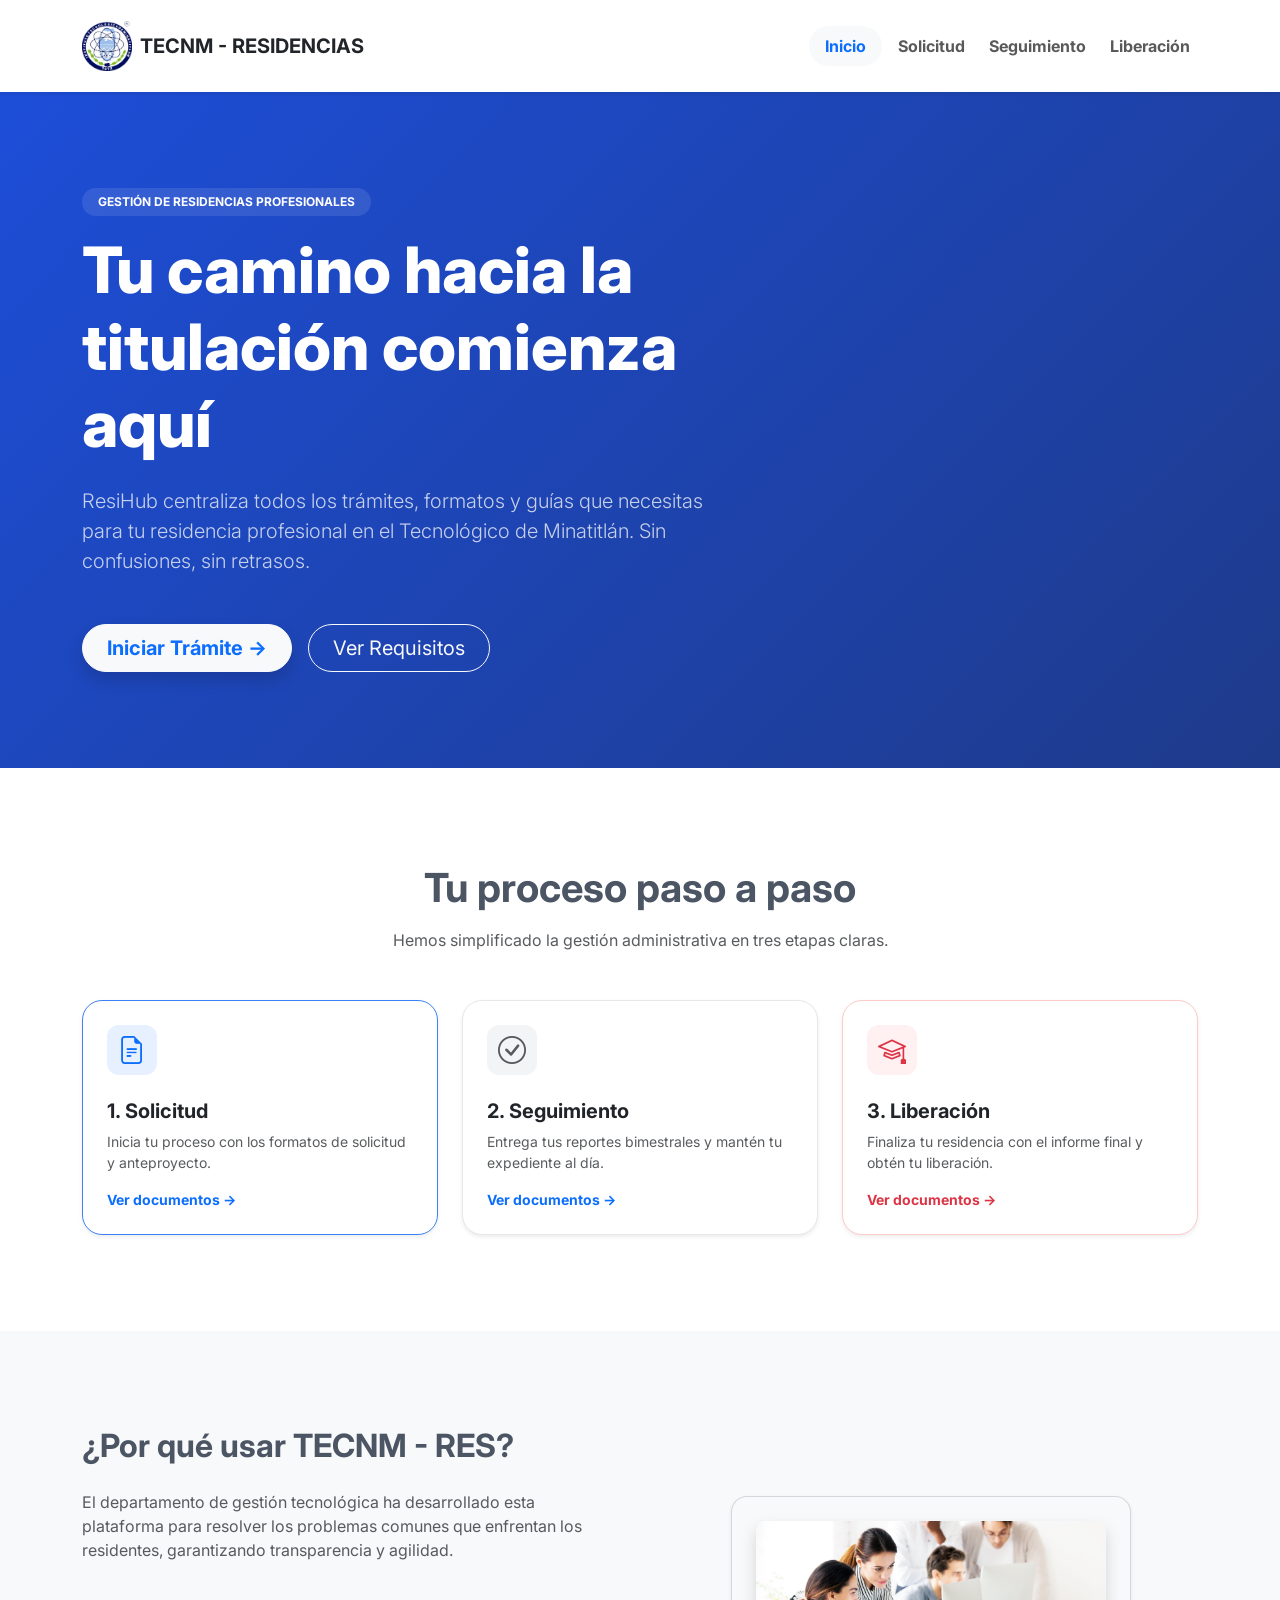
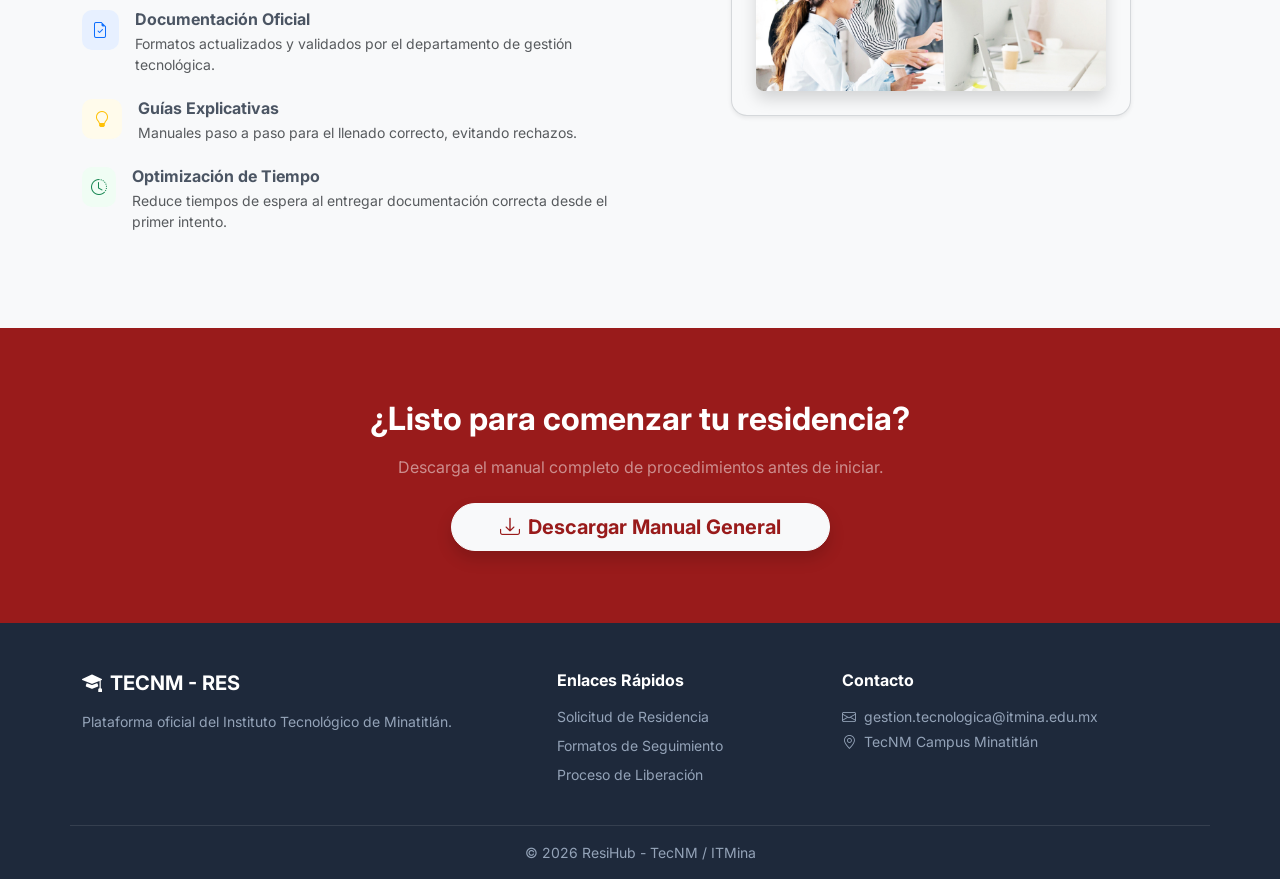
==== index.html @ f3e78dac "Add files via upload" ====
<!DOCTYPE html>
<html lang="es">
<head>
    <meta charset="UTF-8">
    <meta name="viewport" content="width=device-width, initial-scale=1.0">
    <title>ResiHub - Tecnológico de Minatitlán</title>
    
    <link href="https://cdn.jsdelivr.net/npm/bootstrap@5.3.0/dist/css/bootstrap.min.css" rel="stylesheet">
    <link rel="stylesheet" href="https://cdn.jsdelivr.net/npm/bootstrap-icons@1.11.0/font/bootstrap-icons.css">
    
    <link rel="preconnect" href="https://fonts.googleapis.com">
    <link rel="preconnect" href="https://fonts.gstatic.com" crossorigin>
    <link href="https://fonts.googleapis.com/css2?family=Inter:wght@400;600;700;800&display=swap" rel="stylesheet">
    
    <link rel="stylesheet" href="css/estilos.css">
</head>
<body>

    <nav class="navbar navbar-expand-lg navbar-light bg-white sticky-top shadow-sm">
        <div class="container d-flex justify-content-between align-items-center py-2">
            <a class="navbar-brand d-flex align-items-center fw-bold" href="#">
                <img src="img/ITMina.png" alt="Logo ITMina" height="50" class="me-2">
                <span class="fs-5 text-dark">TECNM - RESIDENCIAS</span>
            </a>
            <div class="collapse navbar-collapse justify-content-end" id="navbarNav">
                <div class="navbar-nav gap-2">
                    <a class="nav-link active bg-light rounded-pill px-3 text-primary fw-bold" href="index.html">Inicio</a>
    
                    <a class="nav-link fw-bold" href="solicitud.html">Solicitud</a>
    
                    <a class="nav-link fw-bold" href="seguimiento.html">Seguimiento</a>
    
                    <a class="nav-link fw-bold" href="liberacion.html">Liberación</a>
                    </div>
            </div>
        </div>
    </nav>

    <header class="hero-section text-white text-start">
        <div class="container py-5">
            <div class="row py-5 align-items-center">
                <div class="col-lg-7">
                    <span class="badge bg-white bg-opacity-10 text-white fw-bold text-uppercase mb-3 rounded-pill px-3 py-2">Gestión de Residencias Profesionales</span>
                    <h1 class="display-3 fw-extrabold mb-4">Tu camino hacia la titulación comienza aquí</h1>
                    <p class="lead mb-5 text-white-75">ResiHub centraliza todos los trámites, formatos y guías que necesitas para tu residencia profesional en el Tecnológico de Minatitlán. Sin confusiones, sin retrasos.</p>
                    <div class="d-flex gap-3">
                        <a href="#" class="btn btn-light btn-lg px-4 fw-bold rounded-pill text-primary shadow">Iniciar Trámite →</a>
                        <a href="#" class="btn btn-outline-light btn-lg px-4 rounded-pill">Ver Requisitos</a>
                    </div>
                </div>
            </div>
        </div>
    </header>

    <section class="py-5 bg-white">
        <div class="container text-center py-5">
            <h2 class="fw-bold mb-3 display-6">Tu proceso paso a paso</h2>
            <p class="text-muted mb-5 mx-auto" style="max-width: 600px;">Hemos simplificado la gestión administrativa en tres etapas claras.</p>
            <div class="row g-4 justify-content-center">
                <div class="col-md-4">
                    <div class="card h-100 border-step-blue p-4 text-start card-custom shadow-sm">
                        <div class="icon-box bg-blue-light mb-4"><i class="bi bi-file-earmark-text text-primary fs-3"></i></div>
                        <h4 class="fw-bold fs-5">1. Solicitud</h4>
                        <p class="text-muted small">Inicia tu proceso con los formatos de solicitud y anteproyecto.</p>
                        <a href="solicitud.html" class="text-primary fw-bold text-decoration-none small mt-auto">Ver documentos →</a>
                    </div>
                </div>
                <div class="col-md-4">
                    <div class="card h-100 border-step-gray p-4 text-start card-custom shadow-sm">
                        <div class="icon-box bg-gray-light mb-4"><i class="bi bi-check-circle text-muted fs-3"></i></div>
                        <h4 class="fw-bold fs-5">2. Seguimiento</h4>
                        <p class="text-muted small">Entrega tus reportes bimestrales y mantén tu expediente al día.</p>
                        <a href="seguimiento.html" class="text-primary fw-bold text-decoration-none small mt-auto">Ver documentos →</a>
                    </div>
                </div>
                <div class="col-md-4">
                    <div class="card h-100 border-step-red p-4 text-start card-custom shadow-sm">
                        <div class="icon-box bg-red-light mb-4"><i class="bi bi-mortarboard text-danger fs-3"></i></div>
                        <h4 class="fw-bold fs-5">3. Liberación</h4>
                        <p class="text-muted small">Finaliza tu residencia con el informe final y obtén tu liberación.</p>
                        <a href="liberacion.html" class="text-danger fw-bold text-decoration-none small mt-auto">Ver documentos →</a>
                    </div>
                </div>
            </div>
        </div>
    </section>

    <section class="py-5 bg-light">
        <div class="container py-5">
            <div class="row align-items-center g-5 text-start">
                <div class="col-lg-6">
                    <h2 class="fw-bold mb-4">¿Por qué usar TECNM - RES?</h2>
                    <p class="text-muted mb-5">El departamento de gestión tecnológica ha desarrollado esta plataforma para resolver los problemas comunes que enfrentan los residentes, garantizando transparencia y agilidad.</p>
                    
                    <div class="d-flex flex-column gap-4">
                        <div class="d-flex gap-3">
                            <div class="feat-icon bg-blue-light text-primary"><i class="bi bi-file-earmark-check"></i></div>
                            <div>
                                <h6 class="fw-bold mb-1">Documentación Oficial</h6>
                                <p class="small text-muted mb-0">Formatos actualizados y validados por el departamento de gestión tecnológica.</p>
                            </div>
                        </div>
                        <div class="d-flex gap-3">
                            <div class="feat-icon bg-yellow-light text-warning"><i class="bi bi-lightbulb"></i></div>
                            <div>
                                <h6 class="fw-bold mb-1">Guías Explicativas</h6>
                                <p class="small text-muted mb-0">Manuales paso a paso para el llenado correcto, evitando rechazos.</p>
                            </div>
                        </div>
                        <div class="d-flex gap-3">
                            <div class="feat-icon bg-green-light text-success"><i class="bi bi-clock-history"></i></div>
                            <div>
                                <h6 class="fw-bold mb-1">Optimización de Tiempo</h6>
                                <p class="small text-muted mb-0">Reduce tiempos de espera al entregar documentación correcta desde el primer intento.</p>
                            </div>
                        </div>
                    </div>
                </div>
                <div class="p-4 bg-light rounded-4 shadow-sm border border-secondary border-opacity-25" style="max-width: 400px; margin: 0 auto;">
    <img src="img/ImgenPrevisualizada.jpg" alt="Previsualización de formatos digitales" class="img-fluid rounded-3 shadow">
</div>
                </div>
            </div>
        </div>
    </section>

    <section class="cta-section text-white text-center py-5">
        <div class="container py-4">
            <h2 class="fw-bold mb-3">¿Listo para comenzar tu residencia?</h2>
            <p class="text-white-50 mb-4">Descarga el manual completo de procedimientos antes de iniciar.</p>
            <a href="#" class="btn btn-light btn-lg px-5 fw-bold rounded-pill text-red shadow">
                <i class="bi bi-download me-2"></i>Descargar Manual General
            </a>
        </div>
    </section>

    <footer class="footer-dark text-white pt-5 pb-3">
        <div class="container">
            <div class="row g-4 border-bottom border-white-10 pb-4 mb-3 text-start">
                <div class="col-md-5">
                    <h5 class="fw-bold mb-3 d-flex align-items-center">
                        <i class="bi bi-mortarboard-fill me-2"></i>TECNM - RES
                    </h5>
                    <p class="small text-secondary">Plataforma oficial del Instituto Tecnológico de Minatitlán.</p>
                </div>
                <div class="col-md-3">
                    <h6 class="fw-bold mb-3">Enlaces Rápidos</h6>
                    <ul class="list-unstyled small text-secondary">
                        <li class="mb-2">Solicitud de Residencia</li>
                        <li class="mb-2">Formatos de Seguimiento</li>
                        <li>Proceso de Liberación</li>
                    </ul>
                </div>
                <div class="col-md-4 text-start">
                    <h6 class="fw-bold mb-3">Contacto</h6>
                    <p class="small text-secondary mb-1"><i class="bi bi-envelope me-2"></i>gestion.tecnologica@itmina.edu.mx</p>
                    <p class="small text-secondary"><i class="bi bi-geo-alt me-2"></i>TecNM Campus Minatitlán</p>
                </div>
            </div>
            <div class="text-center small text-secondary">© 2026 ResiHub - TecNM / ITMina</div>
        </div>
    </footer>

    <script src="https://cdn.jsdelivr.net/npm/bootstrap@5.3.0/dist/js/bootstrap.bundle.min.js"></script>
</body>
</html>
---- css/estilos.css ----
/* CONFIGURACIÓN GENERAL */
body { font-family: 'Inter', sans-serif; color: #4b5563; }
.fw-extrabold { font-weight: 800; }

/* HERO (AZUL) */
.hero-section {
    background: linear-gradient(135deg, #1d4ed8 0%, #1e3a8a 100%);
    position: relative;
}
.text-white-75 { color: rgba(255, 255, 255, 0.75) !important; }

/* TARJETAS (PASOS) */
.card-custom { border-radius: 20px !important; transition: transform 0.3s ease; border-width: 1px; }
.card-custom:hover { transform: translateY(-5px); }
.icon-box { width: 50px; height: 50px; display: flex; align-items: center; justify-content: center; border-radius: 12px; }
.bg-blue-light { background-color: #e7f0ff; }
.bg-gray-light { background-color: #f3f4f6; }
.bg-red-light  { background-color: #fff1f2; }
.border-step-blue { border-color: #3b82f6 !important; }
.border-step-gray { border-color: #e5e7eb !important; }
.border-step-red  { border-color: #fecaca !important; }

/* BENEFICIOS (ICONOS) */
.feat-icon { width: 40px; height: 40px; border-radius: 10px; display: flex; align-items: center; justify-content: center; }
.bg-yellow-light { background-color: #fffbeb; }
.bg-green-light { background-color: #f0fdf4; }

/* SECCIÓN FINAL */
.cta-section { background-color: #991b1b; } /* Guinda */
.text-red { color: #991b1b !important; }
.footer-dark { background-color: #1e293b; }
.text-secondary { color: #94a3b8 !important; }
.border-white-10 { border-color: rgba(255, 255, 255, 0.1) !important; }

/* Añade esto al final de tu estilos.css */
.btn-dark { background-color: #1e293b !important; border: none; }
.btn-dark:hover { background-color: #334155 !important; }
.bg-red-light { background-color: #fff1f2 !important; } /* Para las tarjetas rojas de abajo */
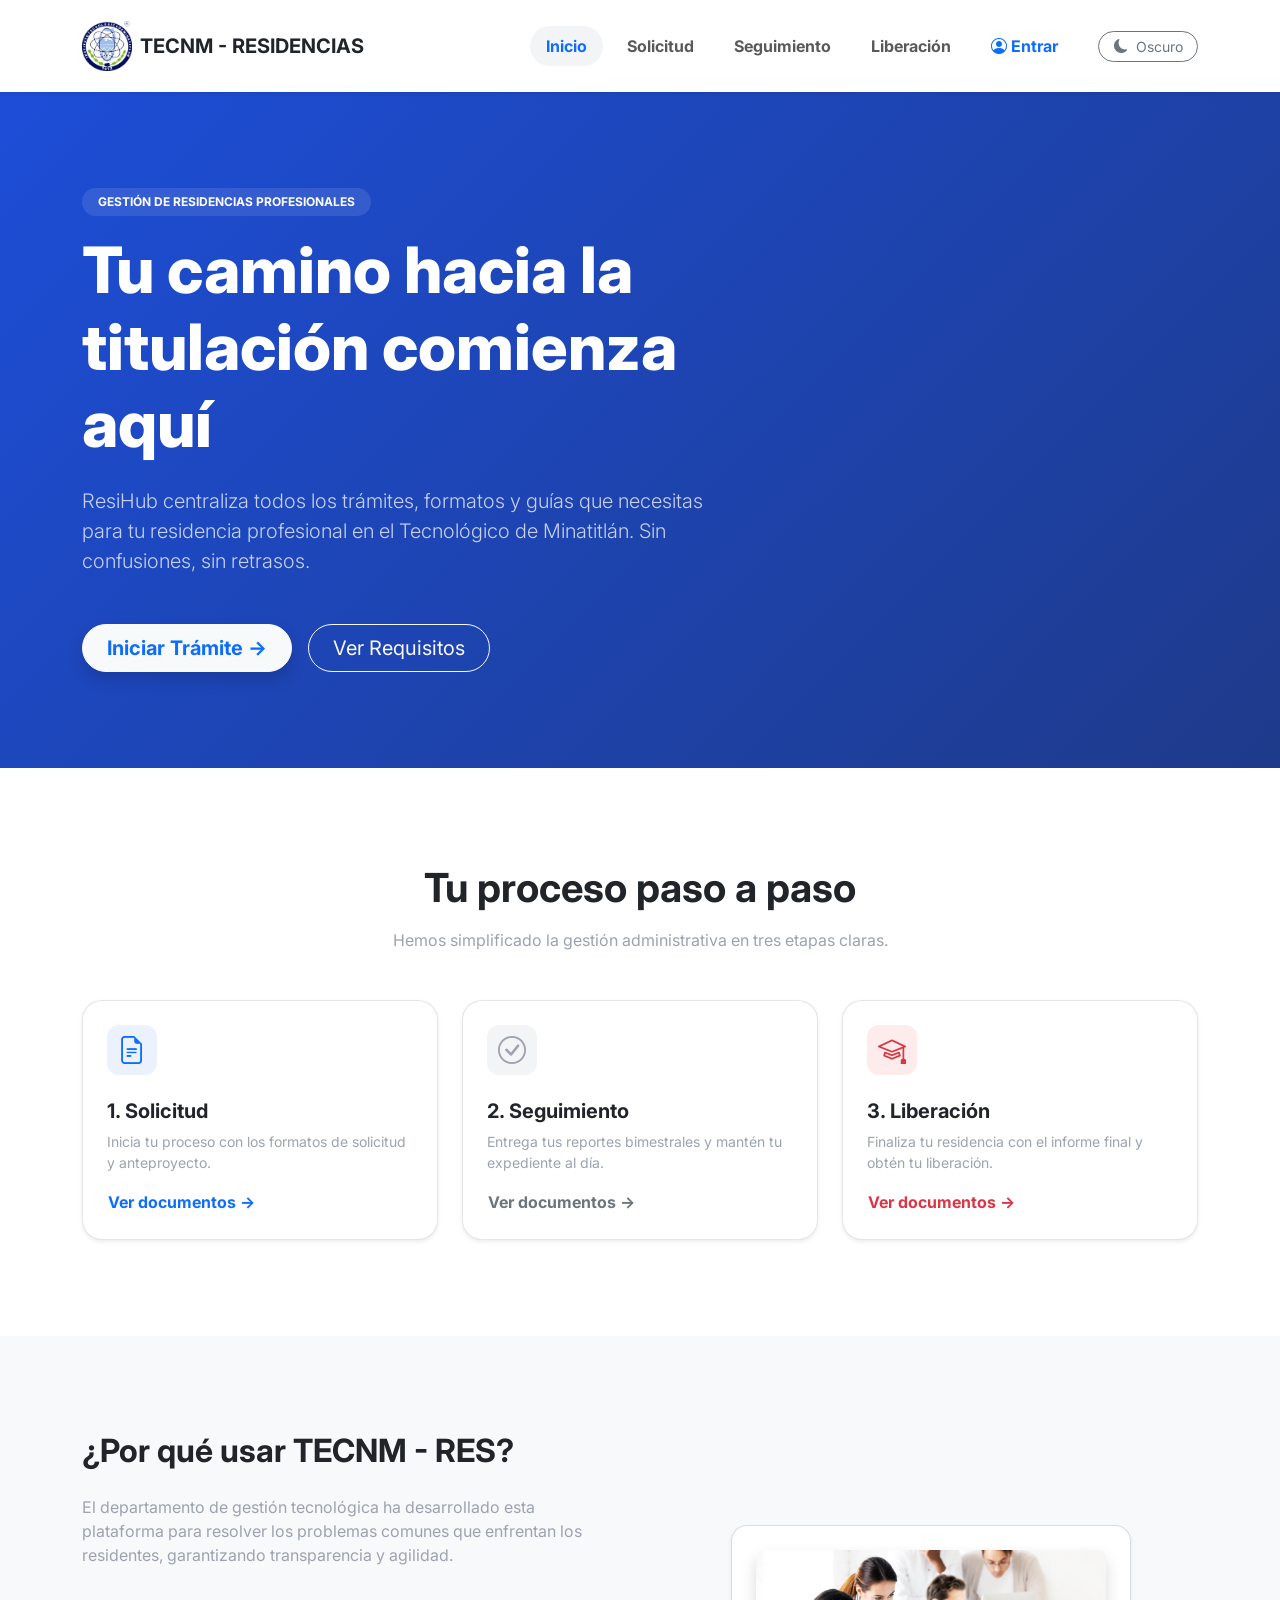
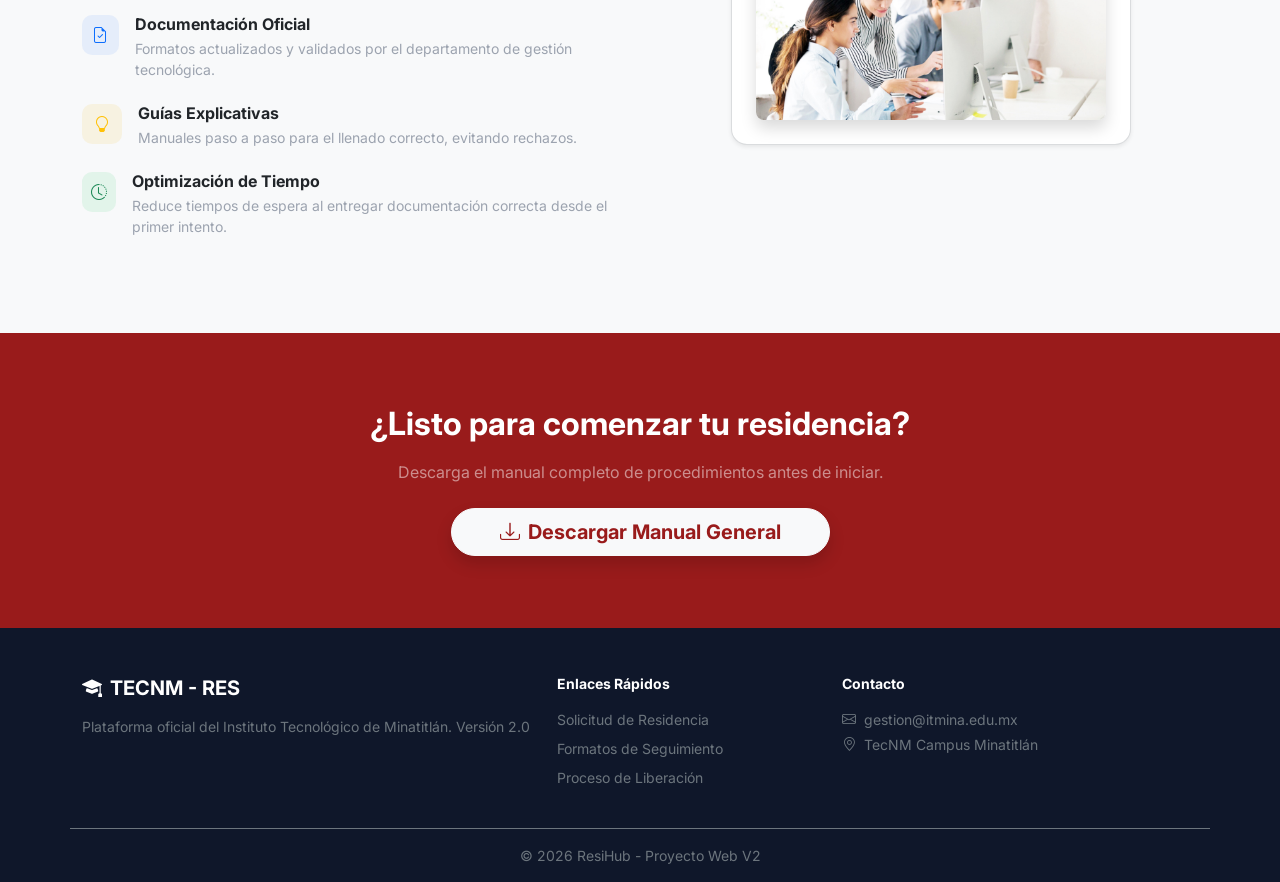
==== commit 58247953: "Update print statement from 'Hello' to 'Goodbye'" ====
--- a/index.html
+++ b/index.html
@@ -1,9 +1,9 @@
 <!DOCTYPE html>
-<html lang="es">
+<html lang="es" data-bs-theme="light">
 <head>
     <meta charset="UTF-8">
     <meta name="viewport" content="width=device-width, initial-scale=1.0">
-    <title>ResiHub - Tecnológico de Minatitlán</title>
+    <title>ResiHub - Versión 2 - TecNM</title>
     
     <link href="https://cdn.jsdelivr.net/npm/bootstrap@5.3.0/dist/css/bootstrap.min.css" rel="stylesheet">
     <link rel="stylesheet" href="https://cdn.jsdelivr.net/npm/bootstrap-icons@1.11.0/font/bootstrap-icons.css">
@@ -16,151 +16,484 @@
 </head>
 <body>
 
-    <nav class="navbar navbar-expand-lg navbar-light bg-white sticky-top shadow-sm">
+    <nav class="navbar navbar-expand-lg navbar-light bg-white sticky-top shadow-sm transition-navbar" id="mainNav">
         <div class="container d-flex justify-content-between align-items-center py-2">
-            <a class="navbar-brand d-flex align-items-center fw-bold" href="#">
+            <a class="navbar-brand d-flex align-items-center fw-bold" href="#" onclick="showSection('inicio', event)">
                 <img src="img/ITMina.png" alt="Logo ITMina" height="50" class="me-2">
-                <span class="fs-5 text-dark">TECNM - RESIDENCIAS</span>
+                <span class="fs-5 text-dark" id="navBrandText">TECNM - RESIDENCIAS</span>
             </a>
+            
+            <button class="navbar-toggler border-0 shadow-none" type="button" data-bs-toggle="collapse" data-bs-target="#navbarNav">
+                <span class="navbar-toggler-icon"></span>
+            </button>
+
             <div class="collapse navbar-collapse justify-content-end" id="navbarNav">
-                <div class="navbar-nav gap-2">
-                    <a class="nav-link active bg-light rounded-pill px-3 text-primary fw-bold" href="index.html">Inicio</a>
-    
-                    <a class="nav-link fw-bold" href="solicitud.html">Solicitud</a>
-    
-                    <a class="nav-link fw-bold" href="seguimiento.html">Seguimiento</a>
-    
-                    <a class="nav-link fw-bold" href="liberacion.html">Liberación</a>
-                    </div>
+                <div class="navbar-nav gap-2 mt-3 mt-lg-0 text-center text-lg-start align-items-lg-center">
+                    <a class="nav-link px-3 fw-bold active-section" href="#" onclick="showSection('inicio', event)">Inicio</a>
+                    <a class="nav-link px-3 fw-bold" href="#" onclick="showSection('solicitud', event)">Solicitud</a>
+                    <a class="nav-link px-3 fw-bold" href="#" onclick="showSection('seguimiento', event)">Seguimiento</a>
+                    <a class="nav-link px-3 fw-bold" href="#" onclick="showSection('liberacion', event)">Liberación</a>
+                    
+                    <a class="nav-link px-3 fw-bold text-primary" href="#" id="navLoginBtn" data-bs-toggle="modal" data-bs-target="#loginModal"><i class="bi bi-person-circle me-1"></i>Entrar</a>
+                    <a class="nav-link px-3 fw-bold text-success d-none" href="#" id="navPanelBtn" onclick="showSection('dashboard', event)"><i class="bi bi-layout-text-window me-1"></i>Mi Panel</a>
+                    <a class="nav-link px-3 fw-bold text-danger d-none" href="#" id="navLogoutBtn" onclick="logoutJS(event)"><i class="bi bi-box-arrow-right me-1"></i>Salir</a>
+
+                    <button class="btn btn-outline-secondary btn-sm ms-lg-3 mt-2 mt-lg-0 rounded-pill d-flex align-items-center justify-content-center mx-auto" style="width: 100px;" onclick="toggleDarkMode()" id="darkModeBtn">
+                        <i class="bi bi-moon-fill me-2"></i> Oscuro
+                    </button>
+                </div>
             </div>
         </div>
     </nav>
 
-    <header class="hero-section text-white text-start">
-        <div class="container py-5">
-            <div class="row py-5 align-items-center">
-                <div class="col-lg-7">
-                    <span class="badge bg-white bg-opacity-10 text-white fw-bold text-uppercase mb-3 rounded-pill px-3 py-2">Gestión de Residencias Profesionales</span>
-                    <h1 class="display-3 fw-extrabold mb-4">Tu camino hacia la titulación comienza aquí</h1>
-                    <p class="lead mb-5 text-white-75">ResiHub centraliza todos los trámites, formatos y guías que necesitas para tu residencia profesional en el Tecnológico de Minatitlán. Sin confusiones, sin retrasos.</p>
-                    <div class="d-flex gap-3">
-                        <a href="#" class="btn btn-light btn-lg px-4 fw-bold rounded-pill text-primary shadow">Iniciar Trámite →</a>
-                        <a href="#" class="btn btn-outline-light btn-lg px-4 rounded-pill">Ver Requisitos</a>
-                    </div>
+    <div id="inicio" class="app-section active">
+        <header class="hero-section text-white text-start">
+            <div class="container py-5">
+                <div class="row py-5 align-items-center">
+                    <div class="col-lg-7">
+                        <span class="badge bg-white bg-opacity-10 text-white fw-bold text-uppercase mb-3 rounded-pill px-3 py-2">Gestión de Residencias Profesionales</span>
+                        <h1 class="display-3 fw-extrabold mb-4 text-white">Tu camino hacia la titulación comienza aquí</h1>
+                        <p class="lead mb-5 text-white-75">ResiHub centraliza todos los trámites, formatos y guías que necesitas para tu residencia profesional en el Tecnológico de Minatitlán. Sin confusiones, sin retrasos.</p>
+                        <div class="d-flex flex-wrap gap-3">
+                            <button onclick="showSection('solicitud', event)" class="btn btn-light btn-lg px-4 fw-bold rounded-pill text-primary shadow">Iniciar Trámite →</button>
+                            <button onclick="showSection('proceso', event)" class="btn btn-outline-light btn-lg px-4 rounded-pill">Ver Requisitos</button>
+                        </div>
+                    </div>
+                </div>
+            </div>
+        </header>
+
+        <section id="proceso" class="py-5">
+            <div class="container text-center py-5">
+                <h2 class="fw-bold mb-3 display-6">Tu proceso paso a paso</h2>
+                <p class="text-muted mb-5 mx-auto" style="max-width: 600px;">Hemos simplificado la gestión administrativa en tres etapas claras.</p>
+                <div class="row g-4 justify-content-center">
+                    <div class="col-md-4">
+                        <div class="card h-100 border-step-blue p-4 text-start card-custom shadow-sm">
+                            <div class="icon-box bg-blue-light mb-4"><i class="bi bi-file-earmark-text text-primary fs-3"></i></div>
+                            <h4 class="fw-bold fs-5">1. Solicitud</h4>
+                            <p class="text-muted small">Inicia tu proceso con los formatos de solicitud y anteproyecto.</p>
+                            <button onclick="showSection('solicitud', event)" class="btn btn-link text-primary p-0 fw-bold text-decoration-none small mt-auto text-start">Ver documentos →</button>
+                        </div>
+                    </div>
+                    <div class="col-md-4">
+                        <div class="card h-100 border-step-gray p-4 text-start card-custom shadow-sm">
+                            <div class="icon-box bg-gray-light mb-4"><i class="bi bi-check-circle text-muted fs-3"></i></div>
+                            <h4 class="fw-bold fs-5">2. Seguimiento</h4>
+                            <p class="text-muted small">Entrega tus reportes bimestrales y mantén tu expediente al día.</p>
+                            <button onclick="showSection('seguimiento', event)" class="btn btn-link text-secondary p-0 fw-bold text-decoration-none small mt-auto text-start">Ver documentos →</button>
+                        </div>
+                    </div>
+                    <div class="col-md-4">
+                        <div class="card h-100 border-step-red p-4 text-start card-custom shadow-sm">
+                            <div class="icon-box bg-red-light mb-4"><i class="bi bi-mortarboard text-danger fs-3"></i></div>
+                            <h4 class="fw-bold fs-5">3. Liberación</h4>
+                            <p class="text-muted small">Finaliza tu residencia con el informe final y obtén tu liberación.</p>
+                            <button onclick="showSection('liberacion', event)" class="btn btn-link text-danger p-0 fw-bold text-decoration-none small mt-auto text-start">Ver documentos →</button>
+                        </div>
+                    </div>
+                </div>
+            </div>
+        </section>
+
+        <section class="py-5" style="background-color: var(--secondary-bg);">
+            <div class="container py-5">
+                <div class="row align-items-center g-5 text-start">
+                    <div class="col-lg-6">
+                        <h2 class="fw-bold mb-4">¿Por qué usar TECNM - RES?</h2>
+                        <p class="text-muted mb-5">El departamento de gestión tecnológica ha desarrollado esta plataforma para resolver los problemas comunes que enfrentan los residentes, garantizando transparencia y agilidad.</p>
+                        
+                        <div class="d-flex flex-column gap-4">
+                            <div class="d-flex gap-3">
+                                <div class="feat-icon bg-blue-light text-primary"><i class="bi bi-file-earmark-check"></i></div>
+                                <div>
+                                    <h6 class="fw-bold mb-1">Documentación Oficial</h6>
+                                    <p class="small text-muted mb-0">Formatos actualizados y validados por el departamento de gestión tecnológica.</p>
+                                </div>
+                            </div>
+                            <div class="d-flex gap-3">
+                                <div class="feat-icon bg-yellow-light text-warning"><i class="bi bi-lightbulb"></i></div>
+                                <div>
+                                    <h6 class="fw-bold mb-1">Guías Explicativas</h6>
+                                    <p class="small text-muted mb-0">Manuales paso a paso para el llenado correcto, evitando rechazos.</p>
+                                </div>
+                            </div>
+                            <div class="d-flex gap-3">
+                                <div class="feat-icon bg-green-light text-success"><i class="bi bi-clock-history"></i></div>
+                                <div>
+                                    <h6 class="fw-bold mb-1">Optimización de Tiempo</h6>
+                                    <p class="small text-muted mb-0">Reduce tiempos de espera al entregar documentación correcta desde el primer intento.</p>
+                                </div>
+                            </div>
+                        </div>
+                    </div>
+                    <div class="col-lg-6 text-center">
+                        <div class="p-4 rounded-4 shadow-sm border border-secondary border-opacity-25" style="background-color: var(--card-bg); max-width: 400px; margin: 0 auto;">
+                            <img src="img/ImgenPrevisualizada.jpg" alt="Previsualización de formatos digitales" class="img-fluid rounded-3 shadow">
+                        </div>
+                    </div>
+                </div>
+            </div>
+        </section>
+
+        <section class="cta-section text-white text-center py-5">
+            <div class="container py-4">
+                <h2 class="fw-bold mb-3 text-white">¿Listo para comenzar tu residencia?</h2>
+                <p class="text-white-50 mb-4">Descarga el manual completo de procedimientos antes de iniciar.</p>
+                <button class="btn btn-light btn-lg px-5 fw-bold rounded-pill text-red shadow" onclick="descargarJS(this)">
+                    <i class="bi bi-download me-2"></i>Descargar Manual General
+                </button>
+            </div>
+        </section>
+    </div>
+
+    <div id="solicitud" class="app-section">
+        <header class="border-bottom py-5">
+            <div class="container text-center">
+                <div class="icon-box bg-blue-light mx-auto mb-3" style="width: 60px; height: 60px;">
+                    <i class="bi bi-file-earmark-text text-primary fs-2"></i>
+                </div>
+                <h1 class="fw-extrabold display-5 mb-2">Etapa 1: Solicitud</h1>
+                <p class="text-muted mx-auto small" style="max-width: 700px;">
+                    Descarga y completa los formatos necesarios para iniciar tu trámite. Asegúrate de leer las guías de llenado para evitar errores.
+                </p>
+            </div>
+        </header>
+        
+        <section class="container py-5">
+            <div class="row g-4">
+                <div class="col-md-4">
+                    <div class="card h-100 border-0 shadow-sm p-4 card-custom text-start">
+                        <div class="d-flex justify-content-between mb-3">
+                            <div class="icon-box bg-blue-light"><i class="bi bi-file-earmark-pdf text-primary fs-4"></i></div>
+                            <i class="bi bi-question-circle text-muted"></i>
+                        </div>
+                        <h6 class="fw-bold mb-2 small">Solicitud de Residencia Profesional</h6>
+                        <p class="text-muted" style="font-size: 0.75rem;">Formato oficial para solicitar el inicio de tu residencia. Debe ser llenado con tus datos personales y académicos.</p>
+                        <div class="d-flex gap-2 mt-auto">
+                            <button class="btn btn-primary w-75 fw-bold btn-sm py-2" onclick="descargarJS(this)"><i class="bi bi-download me-2"></i>Descargar</button>
+                            <button class="btn btn-outline-secondary w-25 fw-bold btn-sm py-2 border-opacity-25" style="color:var(--text-color);">Guía</button>
+                        </div>
+                    </div>
+                </div>
+
+                <div class="col-md-4">
+                    <div class="card h-100 border-0 shadow-sm p-4 card-custom text-start">
+                        <div class="d-flex justify-content-between mb-3">
+                            <div class="icon-box bg-blue-light"><i class="bi bi-file-earmark-medical text-primary fs-4"></i></div>
+                            <i class="bi bi-question-circle text-muted"></i>
+                        </div>
+                        <h6 class="fw-bold mb-2 small">Formato de Autorización del Proyecto</h6>
+                        <p class="text-muted" style="font-size: 0.75rem;">Documento que describe el proyecto a realizar. Incluye objetivos, justificación y cronograma preliminar.</p>
+                        <div class="d-flex gap-2 mt-auto">
+                            <button class="btn btn-primary w-75 fw-bold btn-sm py-2" onclick="descargarJS(this)"><i class="bi bi-download me-2"></i>Descargar</button>
+                            <button class="btn btn-outline-secondary w-25 fw-bold btn-sm py-2 border-opacity-25" style="color:var(--text-color);">Guía</button>
+                        </div>
+                    </div>
+                </div>
+
+                <div class="col-md-4">
+                    <div class="card h-100 border-0 shadow-sm p-4 card-custom text-start">
+                        <div class="d-flex justify-content-between mb-3">
+                            <div class="icon-box bg-blue-light"><i class="bi bi-file-earmark-check text-primary fs-4"></i></div>
+                            <i class="bi bi-question-circle text-muted"></i>
+                        </div>
+                        <h6 class="fw-bold mb-2 small">Acuse</h6>
+                        <p class="text-muted" style="font-size: 0.75rem;"> Documento que sirve para dar constancia legal y formal de la entrega-recepción de la documentación técnica y académica requerida para el proceso de Residencias Profesionales.</p>
+                        <div class="d-flex gap-2 mt-auto">
+                            <button class="btn btn-primary w-75 fw-bold btn-sm py-2" onclick="descargarJS(this)"><i class="bi bi-download me-2"></i>Descargar</button>
+                            <button class="btn btn-outline-secondary w-25 fw-bold btn-sm py-2 border-opacity-25" style="color:var(--text-color);">Guía</button>
+                        </div>
+                    </div>
+                </div>
+            </div>
+        </section>
+
+        <section class="container mb-5 text-start">
+            <div class="p-4 rounded-4 alert-blue-custom">
+                <h6 class="fw-bold text-primary mb-3">¿Qué sigue después?</h6>
+                <p class="text-muted mb-3" style="font-size: 0.85rem;">Una vez que tengas todos estos documentos, deberás enviarlos al correo de coordinación de tu carrera o entregarlos en ventanilla.</p>
+                <ul class="text-muted small mb-0 d-grid gap-2">
+                    <li>Espera la validación de tu anteproyecto.</li>
+                    <li>Se te asignará un asesor interno.</li>
+                    <li>Recibirás tu dictamen de aprobación.</li>
+                </ul>
+            </div>
+        </section>
+    </div>
+
+    <div id="seguimiento" class="app-section">
+        <header class="border-bottom py-5">
+            <div class="container text-center">
+                <div class="icon-box bg-gray-light mx-auto mb-3" style="width: 60px; height: 60px;">
+                    <i class="bi bi-check-circle text-muted fs-2"></i>
+                </div>
+                <h1 class="fw-extrabold display-5 mb-2">Etapa 2: Seguimiento</h1>
+                <p class="text-muted mx-auto small" style="max-width: 700px;">
+                    Entrega tus reportes bimestrales y mantén tu expediente al día para asegurar el avance de tu residencia profesional.
+                </p>
+            </div>
+        </header>
+
+        <section class="container py-5">
+            <div class="row g-4">
+                <div class="col-md-4">
+                    <div class="card h-100 border-0 shadow-sm p-4 card-custom text-start">
+                        <div class="d-flex justify-content-between mb-3">
+                            <div class="icon-box bg-gray-light"><i class="bi bi-file-earmark-bar-graph text-muted fs-4"></i></div>
+                        </div>
+                        <h6 class="fw-bold mb-2 small">Primer Reporte Bimestral</h6>
+                        <p class="text-muted" style="font-size: 0.75rem;">Primer avance de tu proyecto, debe ser entregado a los 2 meses de haber iniciado.</p>
+                        <div class="d-flex gap-2 mt-auto">
+                            <button class="btn btn-dark w-100 fw-bold btn-sm py-2" onclick="descargarJS(this)"><i class="bi bi-download me-2"></i>Descargar</button>
+                        </div>
+                    </div>
+                </div>
+
+                <div class="col-md-4">
+                    <div class="card h-100 border-0 shadow-sm p-4 card-custom text-start">
+                        <div class="d-flex justify-content-between mb-3">
+                            <div class="icon-box bg-gray-light"><i class="bi bi-file-earmark-bar-graph text-muted fs-4"></i></div>
+                        </div>
+                        <h6 class="fw-bold mb-2 small">Segundo Reporte Bimestral</h6>
+                        <p class="text-muted" style="font-size: 0.75rem;">Segundo avance, correspondiente al periodo intermedio de tu residencia.</p>
+                        <div class="d-flex gap-2 mt-auto">
+                            <button class="btn btn-dark w-100 fw-bold btn-sm py-2" onclick="descargarJS(this)"><i class="bi bi-download me-2"></i>Descargar</button>
+                        </div>
+                    </div>
+                </div>
+
+                <div class="col-md-4">
+                    <div class="card h-100 border-0 shadow-sm p-4 card-custom text-start">
+                        <div class="d-flex justify-content-between mb-3">
+                            <div class="icon-box bg-gray-light"><i class="bi bi-file-earmark-bar-graph text-muted fs-4"></i></div>
+                        </div>
+                        <h6 class="fw-bold mb-2 small">Tercer Reporte Bimestral</h6>
+                        <p class="text-muted" style="font-size: 0.75rem;">Tercer avance, solo si tu residencia excede los 4 meses regulares.</p>
+                        <div class="d-flex gap-2 mt-auto">
+                            <button class="btn btn-dark w-100 fw-bold btn-sm py-2" onclick="descargarJS(this)"><i class="bi bi-download me-2"></i>Descargar</button>
+                        </div>
+                    </div>
+                </div>
+
+                <div class="col-md-4">
+                    <div class="card h-100 border-0 shadow-sm p-4 card-custom text-start">
+                        <div class="d-flex justify-content-between mb-3">
+                            <div class="icon-box bg-gray-light"><i class="bi bi-clipboard-check text-muted fs-4"></i></div>
+                        </div>
+                        <h6 class="fw-bold mb-2 small">Formato de Evaluación</h6>
+                        <p class="text-muted" style="font-size: 0.75rem;">Evaluación que debe realizar tu asesor externo sobre tu desempeño en la empresa.</p>
+                        <div class="d-flex gap-2 mt-auto">
+                            <button class="btn btn-dark w-100 fw-bold btn-sm py-2" onclick="descargarJS(this)"><i class="bi bi-download me-2"></i>Descargar</button>
+                        </div>
+                    </div>
+                </div>
+            </div>
+        </section>
+
+        <section class="container mb-5 text-start">
+            <div class="p-4 rounded-4 alert-blue-custom">
+                <h6 class="fw-bold text-primary mb-3">¡Importante!</h6>
+                <p class="text-muted mb-3" style="font-size: 0.85rem;">Los reportes deben ser entregados en tiempo y forma. Un retraso mayor a 5 días hábiles puede ameritar una sanción en tu calificación final.</p>
+                <ul class="text-muted small mb-0 d-grid gap-2">
+                    <li>Firma asesor interno</li>
+                    <li>Firma asesor externo</li>
+                    <li>Sello de la empresa</li>
+                </ul>
+            </div>
+        </section>
+    </div>
+
+    <div id="liberacion" class="app-section">
+        <header class="border-bottom py-5">
+            <div class="container text-center">
+                <div class="icon-box bg-red-light mx-auto mb-3" style="width: 60px; height: 60px;">
+                    <i class="bi bi-mortarboard text-danger fs-2"></i>
+                </div>
+                <h1 class="fw-extrabold display-5 mb-2">Etapa 3: Liberación</h1>
+                <p class="text-muted mx-auto small" style="max-width: 700px;">
+                    ¡Casi terminas! Entrega tu informe final y obtén tu carta de liberación para proceder con la titulación.
+                </p>
+            </div>
+        </header>
+
+        <section class="container py-5">
+            <div class="row g-4 justify-content-center">
+                <div class="col-md-5">
+                    <div class="card h-100 border-0 shadow-sm p-4 card-custom text-start">
+                        <div class="d-flex justify-content-between mb-3">
+                            <div class="icon-box bg-green-light"><i class="bi bi-file-spreadsheet text-success fs-4"></i></div>
+                            <i class="bi bi-question-circle text-muted"></i>
+                        </div>
+                        <h6 class="fw-bold mb-2 small">Formato de Evaluación Final</h6>
+                        <p class="text-muted" style="font-size: 0.75rem;">Rúbrica de evaluación que llenan tus asesores (interno y externo).</p>
+                        <div class="d-flex gap-2 mt-auto">
+                            <button class="btn btn-dark w-75 fw-bold btn-sm py-2" onclick="descargarJS(this)"><i class="bi bi-download me-2"></i>Descargar</button>
+                            <button class="btn btn-outline-secondary w-25 fw-bold btn-sm py-2 border-opacity-25" style="color:var(--text-color);">Guía</button>
+                        </div>
+                    </div>
+                </div>
+
+                <div class="col-md-5">
+                    <div class="card h-100 border-0 shadow-sm p-4 card-custom text-start">
+                        <div class="icon-box bg-blue-light mb-3"><i class="bi bi-file-earmark-person text-primary fs-4"></i></div>
+                        <h6 class="fw-bold mb-2 small">Solicitud de Liberación</h6>
+                        <p class="text-muted" style="font-size: 0.75rem;">Formato interno para solicitar tu carta de liberación académica.</p>
+                        <div class="d-flex gap-2 mt-auto">
+                            <button class="btn btn-dark w-100 fw-bold btn-sm py-2" onclick="descargarJS(this)"><i class="bi bi-download me-2"></i>Descargar</button>
+                        </div>
+                    </div>
+                </div>
+            </div>
+        </section>
+
+        <section class="container mb-5 text-center">
+            <div class="p-5 rounded-4 alert-pink-custom">
+                <h4 class="fw-bold text-danger mb-3">¡Felicidades por llegar hasta aquí!</h4>
+                <p class="text-muted mx-auto mb-4" style="max-width: 600px; font-size: 0.85rem;">
+                    Una vez entregada toda la documentación y aprobada tu residencia, el departamento de gestión tecnológica emitirá tu <strong>Carta de Liberación de Residencia Profesional</strong>, requisito indispensable para tu acto de recepción profesional.
+                </p>
+                <button class="btn btn-danger btn-lg px-4 fw-bold rounded-pill shadow-sm" style="background-color: #e11d48; border: none;">
+                    Ver Requisitos de Titulación
+                </button>
+            </div>
+        </section>
+    </div>
+
+    <div id="dashboard" class="app-section">
+        <header class="bg-white border-bottom py-5" style="background-color: var(--primary-bg) !important;">
+            <div class="container text-start">
+                <div class="d-flex align-items-center mb-4">
+                    <div class="bg-primary text-white rounded-circle d-flex align-items-center justify-content-center me-3 shadow" style="width: 70px; height: 70px; font-size: 28px;">
+                        <i class="bi bi-person"></i>
+                    </div>
+                    <div>
+                        <h1 class="fw-extrabold mb-0">Hola, Victor Alberto</h1>
+                        <p class="text-muted mb-0">Ingeniería en Sistemas Computacionales | No. Control: L15280220</p>
+                    </div>
+                </div>
+            </div>
+        </header>
+
+        <section class="container py-5" style="background-color: var(--primary-bg);">
+            <div class="row g-4">
+                <div class="col-lg-8">
+                    <div class="card border-0 shadow-sm p-4 card-custom mb-4">
+                        <h5 class="fw-bold mb-4"><i class="bi bi-bar-chart-fill text-primary me-2"></i>Progreso de Residencia</h5>
+                        
+                        <div class="d-flex justify-content-between text-muted small mb-2">
+                            <span>Fase 1: Solicitud</span>
+                            <span class="text-primary fw-bold">Fase 2: Seguimiento</span>
+                            <span>Fase 3: Liberación</span>
+                        </div>
+                        <div class="progress mb-4" style="height: 15px; border-radius: 10px;">
+                            <div class="progress-bar progress-bar-striped progress-bar-animated bg-primary" role="progressbar" style="width: 66%">66%</div>
+                        </div>
+
+                        <div class="p-3 rounded-3" style="background-color: var(--secondary-bg); border: 1px solid var(--border-color);">
+                            <h6 class="fw-bold text-primary mb-2">Próximo paso requerido:</h6>
+                            <p class="small text-muted mb-0">Debes entregar tu <strong>Segundo Reporte Bimestral</strong> antes del 15 de Noviembre. Asegúrate de incluir las firmas correspondientes.</p>
+                        </div>
+                    </div>
+                </div>
+
+                <div class="col-lg-4">
+                    <div class="card border-0 shadow-sm p-4 card-custom h-100">
+                        <h5 class="fw-bold mb-4"><i class="bi bi-info-circle-fill text-secondary me-2"></i>Detalles del Proyecto</h5>
+                        <ul class="list-unstyled small">
+                            <li class="mb-3">
+                                <span class="d-block text-muted">Nombre del Proyecto</span>
+                                <strong style="color: var(--text-heading);">Desarrollo de Plataforma Web para Gestión Administrativa</strong>
+                            </li>
+                            <li class="mb-3">
+                                <span class="d-block text-muted">Empresa / Institución</span>
+                                <strong style="color: var(--text-heading);">TecNM Campus Minatitlán</strong>
+                            </li>
+                            <li class="mb-3">
+                                <span class="d-block text-muted">Asesor Interno</span>
+                                <strong style="color: var(--text-heading);">Ing. Juan Pérez Gómez</strong>
+                            </li>
+                            <li>
+                                <span class="d-block text-muted">Fecha de Inicio</span>
+                                <strong style="color: var(--text-heading);">15 de Agosto de 2026</strong>
+                            </li>
+                        </ul>
+                    </div>
+                </div>
+            </div>
+        </section>
+    </div>
+
+    <div class="modal fade" id="loginModal" tabindex="-1" aria-hidden="true">
+        <div class="modal-dialog modal-dialog-centered modal-sm">
+            <div class="modal-content p-3" style="background-color: var(--card-bg); border: 1px solid var(--border-color);">
+                <div class="modal-header border-bottom-0 pb-0">
+                    <h5 class="modal-title fw-bold text-center w-100">Iniciar Sesión</h5>
+                    <button type="button" class="btn-close" data-bs-dismiss="modal" aria-label="Close"></button>
+                </div>
+                <div class="modal-body text-center">
+                    <p class="text-muted small mb-4">Ingresa con tu correo institucional</p>
+                    <div class="mb-3 text-start">
+                        <label class="form-label fw-bold small">No. Control / Correo</label>
+                        <input type="email" class="form-control" placeholder="L19080000" style="background-color: var(--primary-bg); color: var(--text-color); border: 1px solid var(--border-color);">
+                    </div>
+                    <div class="mb-4 text-start">
+                        <label class="form-label fw-bold small">Contraseña</label>
+                        <input type="password" class="form-control" placeholder="••••••••" style="background-color: var(--primary-bg); color: var(--text-color); border: 1px solid var(--border-color);">
+                    </div>
+                    <button class="btn btn-primary w-100 fw-bold mb-3" onclick="loginJS()">Entrar al Sistema</button>
+                    
+                    <a href="#" class="small text-decoration-none text-muted" data-bs-dismiss="modal" data-bs-toggle="modal" data-bs-target="#resetModal">¿Olvidaste tu contraseña?</a>
                 </div>
             </div>
         </div>
-    </header>
-
-    <section class="py-5 bg-white">
-        <div class="container text-center py-5">
-            <h2 class="fw-bold mb-3 display-6">Tu proceso paso a paso</h2>
-            <p class="text-muted mb-5 mx-auto" style="max-width: 600px;">Hemos simplificado la gestión administrativa en tres etapas claras.</p>
-            <div class="row g-4 justify-content-center">
-                <div class="col-md-4">
-                    <div class="card h-100 border-step-blue p-4 text-start card-custom shadow-sm">
-                        <div class="icon-box bg-blue-light mb-4"><i class="bi bi-file-earmark-text text-primary fs-3"></i></div>
-                        <h4 class="fw-bold fs-5">1. Solicitud</h4>
-                        <p class="text-muted small">Inicia tu proceso con los formatos de solicitud y anteproyecto.</p>
-                        <a href="solicitud.html" class="text-primary fw-bold text-decoration-none small mt-auto">Ver documentos →</a>
-                    </div>
-                </div>
-                <div class="col-md-4">
-                    <div class="card h-100 border-step-gray p-4 text-start card-custom shadow-sm">
-                        <div class="icon-box bg-gray-light mb-4"><i class="bi bi-check-circle text-muted fs-3"></i></div>
-                        <h4 class="fw-bold fs-5">2. Seguimiento</h4>
-                        <p class="text-muted small">Entrega tus reportes bimestrales y mantén tu expediente al día.</p>
-                        <a href="seguimiento.html" class="text-primary fw-bold text-decoration-none small mt-auto">Ver documentos →</a>
-                    </div>
-                </div>
-                <div class="col-md-4">
-                    <div class="card h-100 border-step-red p-4 text-start card-custom shadow-sm">
-                        <div class="icon-box bg-red-light mb-4"><i class="bi bi-mortarboard text-danger fs-3"></i></div>
-                        <h4 class="fw-bold fs-5">3. Liberación</h4>
-                        <p class="text-muted small">Finaliza tu residencia con el informe final y obtén tu liberación.</p>
-                        <a href="liberacion.html" class="text-danger fw-bold text-decoration-none small mt-auto">Ver documentos →</a>
-                    </div>
+    </div>
+
+    <div class="modal fade" id="resetModal" tabindex="-1" aria-hidden="true">
+        <div class="modal-dialog modal-dialog-centered">
+            <div class="modal-content" style="background-color: var(--card-bg); border: 1px solid var(--border-color);">
+                <div class="modal-header border-bottom-0">
+                    <h5 class="modal-title fw-bold">Recuperar Acceso</h5>
+                    <button type="button" class="btn-close" data-bs-dismiss="modal" aria-label="Close"></button>
+                </div>
+                <div class="modal-body">
+                    <p class="text-muted small mb-4">Si olvidaste tu contraseña, ingresa tu correo registrado de manera manual. Te enviaremos un acceso temporal de 10 minutos para cambiarla. <br><span class="text-danger fw-bold">Nota:</span> Esta acción solo se puede realizar cada 30 minutos.</p>
+                    <div class="mb-3">
+                        <label class="form-label fw-bold small">Correo Institucional Registrado</label>
+                        <input type="email" class="form-control" placeholder="L12345678@minatitlan.tecnm.mx" style="background-color: var(--primary-bg); color: var(--text-color); border: 1px solid var(--border-color);">
+                    </div>
+                    <button class="btn btn-primary w-100 fw-bold">Enviar Enlace Temporal</button>
                 </div>
             </div>
         </div>
-    </section>
-
-    <section class="py-5 bg-light">
-        <div class="container py-5">
-            <div class="row align-items-center g-5 text-start">
-                <div class="col-lg-6">
-                    <h2 class="fw-bold mb-4">¿Por qué usar TECNM - RES?</h2>
-                    <p class="text-muted mb-5">El departamento de gestión tecnológica ha desarrollado esta plataforma para resolver los problemas comunes que enfrentan los residentes, garantizando transparencia y agilidad.</p>
-                    
-                    <div class="d-flex flex-column gap-4">
-                        <div class="d-flex gap-3">
-                            <div class="feat-icon bg-blue-light text-primary"><i class="bi bi-file-earmark-check"></i></div>
-                            <div>
-                                <h6 class="fw-bold mb-1">Documentación Oficial</h6>
-                                <p class="small text-muted mb-0">Formatos actualizados y validados por el departamento de gestión tecnológica.</p>
-                            </div>
-                        </div>
-                        <div class="d-flex gap-3">
-                            <div class="feat-icon bg-yellow-light text-warning"><i class="bi bi-lightbulb"></i></div>
-                            <div>
-                                <h6 class="fw-bold mb-1">Guías Explicativas</h6>
-                                <p class="small text-muted mb-0">Manuales paso a paso para el llenado correcto, evitando rechazos.</p>
-                            </div>
-                        </div>
-                        <div class="d-flex gap-3">
-                            <div class="feat-icon bg-green-light text-success"><i class="bi bi-clock-history"></i></div>
-                            <div>
-                                <h6 class="fw-bold mb-1">Optimización de Tiempo</h6>
-                                <p class="small text-muted mb-0">Reduce tiempos de espera al entregar documentación correcta desde el primer intento.</p>
-                            </div>
-                        </div>
-                    </div>
-                </div>
-                <div class="p-4 bg-light rounded-4 shadow-sm border border-secondary border-opacity-25" style="max-width: 400px; margin: 0 auto;">
-    <img src="img/ImgenPrevisualizada.jpg" alt="Previsualización de formatos digitales" class="img-fluid rounded-3 shadow">
-</div>
-                </div>
-            </div>
-        </div>
-    </section>
-
-    <section class="cta-section text-white text-center py-5">
-        <div class="container py-4">
-            <h2 class="fw-bold mb-3">¿Listo para comenzar tu residencia?</h2>
-            <p class="text-white-50 mb-4">Descarga el manual completo de procedimientos antes de iniciar.</p>
-            <a href="#" class="btn btn-light btn-lg px-5 fw-bold rounded-pill text-red shadow">
-                <i class="bi bi-download me-2"></i>Descargar Manual General
-            </a>
-        </div>
-    </section>
-
-    <footer class="footer-dark text-white pt-5 pb-3">
-        <div class="container">
-            <div class="row g-4 border-bottom border-white-10 pb-4 mb-3 text-start">
+    </div>
+
+    <footer class="footer-dark text-white pt-5 pb-3 mt-auto">
+        <div class="container text-start">
+            <div class="row g-4 border-bottom border-secondary pb-4 mb-3">
                 <div class="col-md-5">
-                    <h5 class="fw-bold mb-3 d-flex align-items-center">
-                        <i class="bi bi-mortarboard-fill me-2"></i>TECNM - RES
-                    </h5>
-                    <p class="small text-secondary">Plataforma oficial del Instituto Tecnológico de Minatitlán.</p>
+                    <h5 class="fw-bold mb-3 d-flex align-items-center text-white"><i class="bi bi-mortarboard-fill me-2"></i>TECNM - RES</h5>
+                    <p class="small text-secondary">Plataforma oficial del Instituto Tecnológico de Minatitlán. Versión 2.0</p>
                 </div>
                 <div class="col-md-3">
-                    <h6 class="fw-bold mb-3">Enlaces Rápidos</h6>
+                    <h6 class="fw-bold mb-3 small text-white">Enlaces Rápidos</h6>
                     <ul class="list-unstyled small text-secondary">
-                        <li class="mb-2">Solicitud de Residencia</li>
-                        <li class="mb-2">Formatos de Seguimiento</li>
-                        <li>Proceso de Liberación</li>
+                        <li class="mb-2"><a href="#" onclick="showSection('solicitud', event)" class="text-secondary text-decoration-none">Solicitud de Residencia</a></li>
+                        <li class="mb-2"><a href="#" onclick="showSection('seguimiento', event)" class="text-secondary text-decoration-none">Formatos de Seguimiento</a></li>
+                        <li><a href="#" onclick="showSection('liberacion', event)" class="text-secondary text-decoration-none">Proceso de Liberación</a></li>
                     </ul>
                 </div>
-                <div class="col-md-4 text-start">
-                    <h6 class="fw-bold mb-3">Contacto</h6>
-                    <p class="small text-secondary mb-1"><i class="bi bi-envelope me-2"></i>gestion.tecnologica@itmina.edu.mx</p>
+                <div class="col-md-4">
+                    <h6 class="fw-bold mb-3 small text-white">Contacto</h6>
+                    <p class="small text-secondary mb-1"><i class="bi bi-envelope me-2"></i>gestion@itmina.edu.mx</p>
                     <p class="small text-secondary"><i class="bi bi-geo-alt me-2"></i>TecNM Campus Minatitlán</p>
                 </div>
             </div>
-            <div class="text-center small text-secondary">© 2026 ResiHub - TecNM / ITMina</div>
+            <div class="text-center small text-secondary">© 2026 ResiHub - Proyecto Web V2</div>
         </div>
     </footer>
 
     <script src="https://cdn.jsdelivr.net/npm/bootstrap@5.3.0/dist/js/bootstrap.bundle.min.js"></script>
+    <script src="js/app.js"></script>
 </body>
-</html>+</html>
--- a/css/estilos.css
+++ b/css/estilos.css
@@ -1,38 +1,108 @@
+/* VARIABLES PARA MODO CLARO/OSCURO */
+:root {
+    --primary-bg: #ffffff;
+    --secondary-bg: #f8f9fa;
+    --text-color: #4b5563;
+    --text-heading: #212529;
+    --card-bg: #ffffff;
+    --gray-light: #f3f4f6;
+    --border-color: rgba(0,0,0,0.1);
+}
+
+[data-bs-theme="dark"] {
+    --primary-bg: #121212;
+    --secondary-bg: #1e1e1e;
+    --text-color: #d1d5db;
+    --text-heading: #f9fafb;
+    --card-bg: #1e293b;
+    --gray-light: #334155;
+    --border-color: rgba(255,255,255,0.1);
+}
+
 /* CONFIGURACIÓN GENERAL */
-body { font-family: 'Inter', sans-serif; color: #4b5563; }
+body { 
+    font-family: 'Inter', sans-serif; 
+    color: var(--text-color);
+    background-color: var(--primary-bg); /* Fondo dinámico para evitar bordes blancos */
+    transition: background-color 0.3s, color 0.3s;
+}
+
+h1, h2, h3, h4, h5, h6 { color: var(--text-heading) !important; }
+
+.text-muted { color: #9ca3af !important; }
 .fw-extrabold { font-weight: 800; }
+html { scroll-behavior: smooth; }
 
-/* HERO (AZUL) */
+/* HERO Y SECCIONES GLOBALES */
 .hero-section {
     background: linear-gradient(135deg, #1d4ed8 0%, #1e3a8a 100%);
     position: relative;
 }
 .text-white-75 { color: rgba(255, 255, 255, 0.75) !important; }
+.cta-section { background-color: #991b1b; } 
+.text-red { color: #991b1b !important; }
+.footer-dark { background-color: #0f172a; }
 
-/* TARJETAS (PASOS) */
-.card-custom { border-radius: 20px !important; transition: transform 0.3s ease; border-width: 1px; }
-.card-custom:hover { transform: translateY(-5px); }
+/* TARJETAS DE PASOS Y DOCUMENTOS */
+.card-custom { 
+    border-radius: 20px !important; 
+    transition: transform 0.3s ease, box-shadow 0.3s ease; 
+    border: 1px solid var(--border-color);
+    background-color: var(--card-bg);
+}
+.card-custom:hover { 
+    transform: translateY(-5px); 
+    box-shadow: 0 10px 20px rgba(0,0,0,0.15);
+}
+
+/* ICONOS Y COLORES */
 .icon-box { width: 50px; height: 50px; display: flex; align-items: center; justify-content: center; border-radius: 12px; }
-.bg-blue-light { background-color: #e7f0ff; }
-.bg-gray-light { background-color: #f3f4f6; }
-.bg-red-light  { background-color: #fff1f2; }
-.border-step-blue { border-color: #3b82f6 !important; }
-.border-step-gray { border-color: #e5e7eb !important; }
-.border-step-red  { border-color: #fecaca !important; }
+.feat-icon { width: 40px; height: 40px; border-radius: 10px; display: flex; align-items: center; justify-content: center; }
 
-/* BENEFICIOS (ICONOS) */
-.feat-icon { width: 40px; height: 40px; border-radius: 10px; display: flex; align-items: center; justify-content: center; }
-.bg-yellow-light { background-color: #fffbeb; }
-.bg-green-light { background-color: #f0fdf4; }
+.bg-blue-light { background-color: rgba(59, 130, 246, 0.1) !important; }
+.bg-gray-light { background-color: var(--gray-light) !important; }
+.bg-red-light  { background-color: rgba(239, 68, 68, 0.1) !important; }
+.bg-green-light { background-color: rgba(34, 197, 94, 0.1) !important; }
+.bg-yellow-light { background-color: rgba(234, 179, 8, 0.1) !important; }
 
-/* SECCIÓN FINAL */
-.cta-section { background-color: #991b1b; } /* Guinda */
-.text-red { color: #991b1b !important; }
-.footer-dark { background-color: #1e293b; }
-.text-secondary { color: #94a3b8 !important; }
-.border-white-10 { border-color: rgba(255, 255, 255, 0.1) !important; }
+/* BOTONES */
+.btn-dark { background-color: #1e293b !important; border: none; color: white !important;}
+.btn-dark:hover { background-color: #334155 !important; }
 
-/* Añade esto al final de tu estilos.css */
-.btn-dark { background-color: #1e293b !important; border: none; }
-.btn-dark:hover { background-color: #334155 !important; }
-.bg-red-light { background-color: #fff1f2 !important; } /* Para las tarjetas rojas de abajo */+[data-bs-theme="dark"] .btn-outline-secondary { border-color: #4b5563; color: #d1d5db !important; }
+[data-bs-theme="dark"] .btn-outline-secondary:hover { background-color: #374151; color: white !important; }
+
+/* Para forzar que el botón de Iniciar Trámite siempre tenga sus letras azules, incluso en modo oscuro */
+[data-bs-theme="dark"] .btn-light.text-primary { color: #1d4ed8 !important; }
+
+/* CAJAS DE ALERTA */
+.alert-blue-custom { background-color: #f0f7ff; border: 1px solid #dbeafe; }
+[data-bs-theme="dark"] .alert-blue-custom { background-color: rgba(59, 130, 246, 0.05); border: 1px solid rgba(59, 130, 246, 0.2); }
+
+.alert-pink-custom { background-color: #fff1f2; border: 1px solid #fecaca; }
+[data-bs-theme="dark"] .alert-pink-custom { background-color: rgba(225, 29, 72, 0.05); border: 1px solid rgba(225, 29, 72, 0.2); }
+
+/* NAVEGACIÓN SPA Y EFECTOS ESTÉTICOS */
+.app-section {
+    display: none;
+    animation: fadeIn 0.4s ease-in-out;
+}
+.app-section.active {
+    display: block;
+}
+
+@keyframes fadeIn {
+    from { opacity: 0; transform: translateY(10px); }
+    to { opacity: 1; transform: translateY(0); }
+}
+
+.nav-link.active-section {
+    background-color: #f3f4f6 !important;
+    color: #0d6efd !important;
+    border-radius: 50px;
+}
+[data-bs-theme="dark"] .nav-link.active-section {
+    background-color: #374151 !important;
+    color: #60a5fa !important;
+}
+[data-bs-theme="dark"] .navbar { background-color: #121212 !important; border-bottom: 1px solid #333; }
